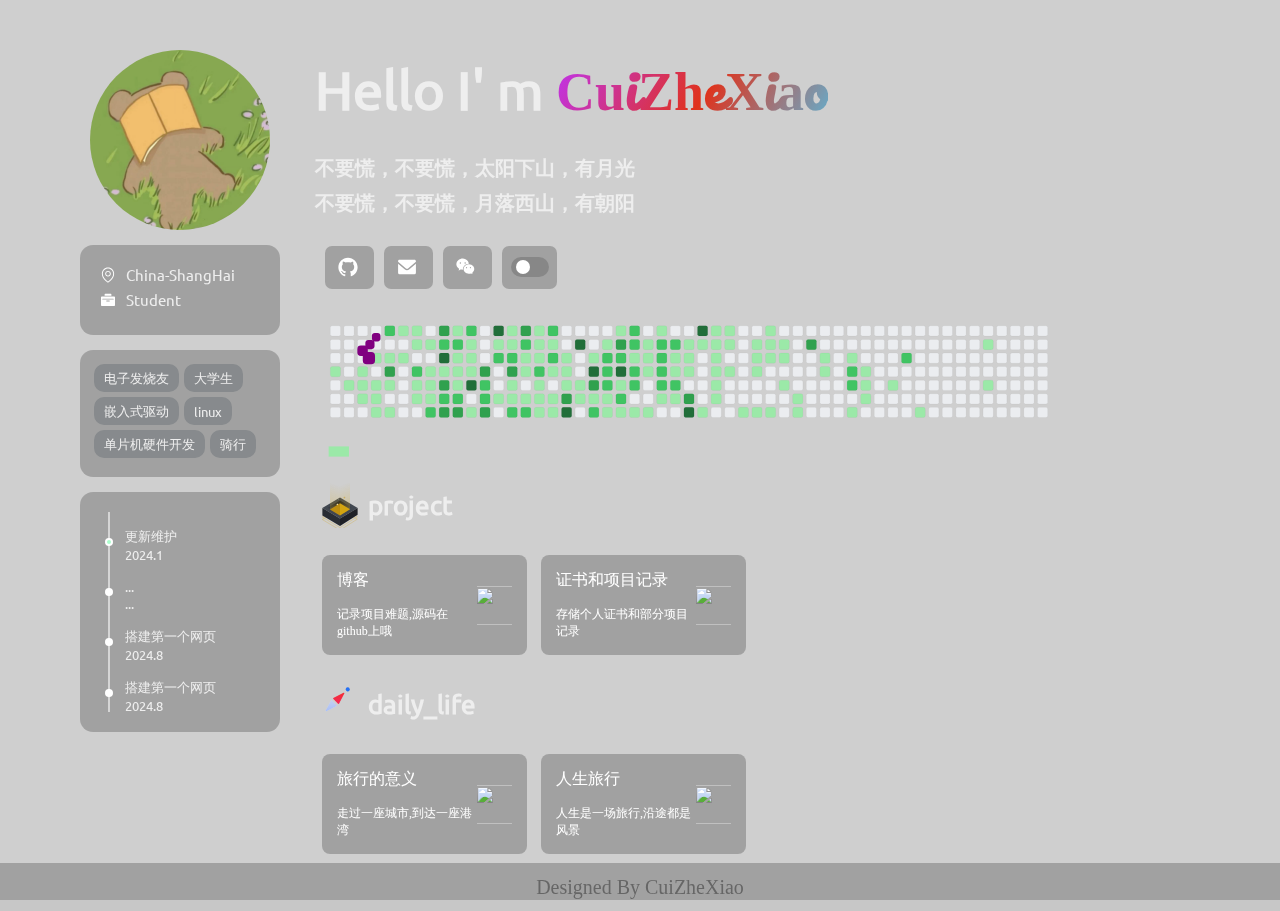
==== index.html @ 77afe2cb "提交修改" ====
<!DOCTYPE html>
<html class="cuizhexiao.com">
<head class = "cuizhexiao.com">

	<meta charset="utf-8">
	<meta http-equiv="X-UA-Compatible" content="IE=edge">
	<title>
		CZX's Home </title>
	<link rel="icon" href="./static/img/logo.ico">
	<meta name="description" content="生活不止眼前的苟且,还有诗和远方^_^">
	<meta name="keywords" content="cuizhexiao,czx,崔喆箫,崔喆箫主页,崔喆箫个人网站,CZX">
	<meta name="viewport" content="width=device-width, initial-scale=1.0, maximum-scale=1.0, user-scalable=no">
	<link rel="stylesheet" href="./static/css/style.css">
	<link rel="stylesheet" href="./static/css/root.css">

</head>



<body>
	<div id="loading">
		<div id="loading-center">
		</div>
	</div>
	<div class="filter"></div>

	<div class="main">
		<div class="left">
			<div class="logo" style="background-image: url(./static/img/logo.jpg);">
			</div>
			<div class="left-div left-des">
				<div class="left-des-item"><svg t="1705773709627" class="icon" viewBox="0 0 1024 1024" version="1.1" xmlns="http://www.w3.org/2000/svg" p-id="1478"><path d="M512 249.976471c-99.388235 0-180.705882 81.317647-180.705882 180.705882s81.317647 180.705882 180.705882 180.705882 180.705882-81.317647 180.705882-180.705882-81.317647-180.705882-180.705882-180.705882z m0 301.17647c-66.258824 0-120.470588-54.211765-120.470588-120.470588s54.211765-120.470588 120.470588-120.470588 120.470588 54.211765 120.470588 120.470588-54.211765 120.470588-120.470588 120.470588z" p-id="1479"></path><path d="M512 39.152941c-216.847059 0-391.529412 174.682353-391.529412 391.529412 0 349.364706 391.529412 572.235294 391.529412 572.235294s391.529412-222.870588 391.529412-572.235294c0-216.847059-174.682353-391.529412-391.529412-391.529412z m0 891.482353C424.658824 873.411765 180.705882 686.682353 180.705882 430.682353c0-183.717647 147.576471-331.294118 331.294118-331.294118s331.294118 147.576471 331.294118 331.294118c0 256-243.952941 442.729412-331.294118 499.952941z" p-id="1480"></path></svg>China-ShangHai
				</div>
				<div class="left-des-item"><svg t="1705773906032" class="icon" viewBox="0 0 1024 1024" version="1.1" xmlns="http://www.w3.org/2000/svg" p-id="2474"><path d="M729.6 234.666667H294.4V157.866667a51.2 51.2 0 0 1 51.2-51.2h332.8a51.2 51.2 0 0 1 51.2 51.2v76.8z m179.2 51.2a51.2 51.2 0 0 1 51.2 51.2v512a51.2 51.2 0 0 1-51.2 51.2H115.2a51.2 51.2 0 0 1-51.2-51.2v-512a51.2 51.2 0 0 1 51.2-51.2h793.557333z m-768 172.032c0 16.384 13.312 29.696 29.696 29.696h683.008a29.696 29.696 0 1 0 0-59.392H170.410667a29.696 29.696 0 0 0-29.696 29.696z m252.416 118.784c0 16.384 13.312 29.696 29.696 29.696h178.176a29.696 29.696 0 1 0 0-59.392H422.912a29.738667 29.738667 0 0 0-29.696 29.696z" p-id="2475"></path></svg>Student</div>
			</div>
			<div class="left-div left-tag">
				<div class="left-tag-item">电子发烧友
				</div>
				<div class="left-tag-item">大学生
				</div>
				<div class="left-tag-item">嵌入式驱动
				</div>
				<div class="left-tag-item">linux
				</div>
				<div class="left-tag-item">单片机硬件开发
				</div>
				<div class="left-tag-item">骑行</div>
			</div>
			<div class="left-div">
				<ul id="line">
					<li>
						<div class="focus"></div>
						<div>更新维护
						</div>
						<div>2024.1</div>
					</li>
					<li>
						<div class="focus"></div>
						<div>...
						</div>
						<div>...</div>
					</li>
					<li>
						<div class="focus"></div>
						<div>搭建第一个网页
						<div>2024.8</div>
					</li>
					<li>
						<div class="focus"></div>
						<div>搭建第一个网页
						<div>2024.8</div>
					</li>
				</ul>
			</div>
		</div>

		<div class="right">
			<header>
				<div class="index-logo" style="background-image: url(./static/img/logo.jpg);">
				</div>
				<div class="welcome">
					Hello I' m <span class="gradientText">
						CuiZheXiao </span>
				</div>
				<div class="description"> 
					<span class="RedText">不要慌，不要慌，太阳下山，有月光</span>
				</div>
				<div class="description"> 
				<span class="RedText">不要慌，不要慌，月落西山，有朝阳</span>
				</div>
				<div class="iconContainer">
					<a class="iconItem" onclick="" href="https://github.com/TonyDDcui">
						<svg t="1704870335945" class="icon" viewBox="0 0 1024 1024" version="1.1" xmlns="http://www.w3.org/2000/svg" p-id="2487">
                            <path d="M511.6 76.3C264.3 76.2 64 276.4 64 523.5 64 718.9 189.3 885 363.8 946c23.5 5.9 19.9-10.8 19.9-22.2v-77.5c-135.7 15.9-141.2-73.9-150.3-88.9C215 726 171.5 718 184.5 703c30.9-15.9 62.4 4 98.9 57.9 26.4 39.1 77.9 32.5 104 26 5.7-23.5 17.9-44.5 34.7-60.8-140.6-25.2-199.2-111-199.2-213 0-49.5 16.3-95 48.3-131.7-20.4-60.5 1.9-112.3 4.9-120 58.1-5.2 118.5 41.6 123.2 45.3 33-8.9 70.7-13.6 112.9-13.6 42.4 0 80.2 4.9 113.5 13.9 11.3-8.6 67.3-48.8 121.3-43.9 2.9 7.7 24.7 58.3 5.5 118 32.4 36.8 48.9 82.7 48.9 132.3 0 102.2-59 188.1-200 212.9 23.5 23.2 38.1 55.4 38.1 91v112.5c0.8 9 0 17.9 15 17.9 177.1-59.7 304.6-227 304.6-424.1 0-247.2-200.4-447.3-447.5-447.3z"  p-id="2488"></path>
                        </svg>
						<div class="iconTip">Github</div>
					</a><a class="iconItem" onclick="showMail()" href="javascript:void(0)">
						<svg t="1704870588438" class="icon" viewBox="0 0 1024 1024" version="1.1" xmlns="http://www.w3.org/2000/svg" p-id="3174" >
                            <path d="M926.47619 355.644952V780.190476a73.142857 73.142857 0 0 1-73.142857 73.142857H170.666667a73.142857 73.142857 0 0 1-73.142857-73.142857V355.644952l304.103619 257.828572a170.666667 170.666667 0 0 0 220.745142 0L926.47619 355.644952zM853.333333 170.666667a74.044952 74.044952 0 0 1 26.087619 4.778666 72.704 72.704 0 0 1 30.622477 22.186667 73.508571 73.508571 0 0 1 10.678857 17.67619c3.169524 7.509333 5.12 15.652571 5.607619 24.210286L926.47619 243.809524v24.380952L559.469714 581.241905a73.142857 73.142857 0 0 1-91.306666 2.901333l-3.632762-2.925714L97.52381 268.190476v-24.380952a72.899048 72.899048 0 0 1 40.155428-65.292191A72.97219 72.97219 0 0 1 170.666667 170.666667h682.666666z"  p-id="3175"></path>
                        </svg>
						<div class="iconTip">Mail</div>
					</a>
					<a class="iconItem" onclick="pop('./static/img/wechat.jpg')" href="javascript:void(0)">
						<svg t="1704870588438" class="icon"  viewBox="0 0 320 320" version="1.1" xmlns="http://www.w3.org/2000/svg" p-id="3174" >
                            <path d="M200.803 111.88c-24.213 1.265-45.268 8.605-62.362 25.188-17.271 16.754-25.155 37.284-23 62.734-9.464-1.172-18.084-2.462-26.753-3.192-2.994-.252-6.547.106-9.083 1.537-8.418 4.75-16.488 10.113-26.053 16.092 1.755-7.938 2.891-14.889 4.902-21.575 1.479-4.914.794-7.649-3.733-10.849-29.066-20.521-41.318-51.232-32.149-82.85 8.483-29.25 29.315-46.989 57.621-56.236 38.635-12.62 82.054.253 105.547 30.927 8.485 11.08 13.688 23.516 15.063 38.224zm-111.437-9.852c.223-5.783-4.788-10.993-10.74-11.167-6.094-.179-11.106 4.478-11.284 10.483-.18 6.086 4.475 10.963 10.613 11.119 6.085.154 11.186-4.509 11.411-10.435zm58.141-11.171c-5.974.11-11.022 5.198-10.916 11.004.109 6.018 5.061 10.726 11.204 10.652 6.159-.074 10.83-4.832 10.772-10.977-.051-6.032-4.981-10.79-11.06-10.679z"  p-id="1862"></path>
							<path d="M255.201 262.83c-7.667-3.414-14.7-8.536-22.188-9.318-7.459-.779-15.3 3.524-23.104 4.322-23.771 2.432-45.067-4.193-62.627-20.432-33.397-30.89-28.625-78.254 10.014-103.568 34.341-22.498 84.704-14.998 108.916 16.219 21.129 27.24 18.646 63.4-7.148 86.284-7.464 6.623-10.15 12.073-5.361 20.804.884 1.612.985 3.653 1.498 5.689zm-87.274-84.499c4.881.005 8.9-3.815 9.085-8.636.195-5.104-3.91-9.385-9.021-9.406-5.06-.023-9.299 4.318-9.123 9.346.166 4.804 4.213 8.69 9.059 8.696zm56.261-18.022c-4.736-.033-8.76 3.844-8.953 8.629-.205 5.117 3.772 9.319 8.836 9.332 4.898.016 8.768-3.688 8.946-8.562.19-5.129-3.789-9.364-8.829-9.399z"p-id="1862"></path>
                        </svg>
						<div class="iconTip">WeChat</div>
					</a>  <a class="switch" href="javascript:void(0)">
						<div class="onoffswitch">
							<input type="checkbox" name="onoffswitch" class="onoffswitch-checkbox" id="myonoffswitch"
								checked>
							<label class="onoffswitch-label" for="myonoffswitch">
								<span class="onoffswitch-inner"></span>
								<span class="onoffswitch-switch"></span>
							</label>
						</div>
					</a>
				</div>

				<div class="tanChiShe">
					<img id="tanChiShe" src="https://cdn.jsdelivr.net/gh/TonyDDcui/Self_Introduction@latest/static/svg/snake-Light.svg" alt="">
				</div>
			</header>

			<content>
				<div class="title"><svg t="1705257422086" class="icon" viewBox="0 0 180 180" version="1.1" xmlns="http://www.w3.org/2000/svg" p-id="1891" >
                        	<svg xmlns="http://www.w3.org/2000/svg" height="500" width="500">		
								<g style="order: -1;">			
									<polygon transform="rotate(45 100 100)" stroke-width="1" stroke="#d3a410" fill="none" points="70,70 148,50 130,130 50,150" id="bounce">
									</polygon>			
									<polygon transform="rotate(45 100 100)" stroke-width="1" stroke="#d3a410" fill="none" points="70,70 148,50 130,130 50,150" id="bounce2">
									</polygon>			<polygon transform="rotate(45 100 100)" stroke-width="2" stroke="" fill="#414750"				points="70,70 150,50 130,130 50,150"></polygon>			
									<polygon stroke-width="2" stroke="" fill="url(#gradiente)" points="100,70 150,100 100,130 50,100"></polygon>			
									<defs>				
										<linearGradient y2="100%" x2="10%" y1="0%" x1="0%" id="gradiente">					
											<stop style="stop-color: #1e2026;stop-opacity:1" offset="20%"></stop>					
											<stop style="stop-color:#414750;stop-opacity:1" offset="60%"></stop>				
										</linearGradient>			
									</defs>			
									<polygon transform="translate(20, 31)" stroke-width="2" stroke="" fill="#b7870f" points="80,50 80,75 80,99 40,75">			
									</polygon>			
									<polygon transform="translate(20, 31)" stroke-width="2" stroke="" fill="url(#gradiente2)" points="40,-40 80,-40 80,99 40,75">
									</polygon>			
									<defs>				
										<linearGradient y2="100%" x2="0%" y1="-17%" x1="10%" id="gradiente2">					
											<stop style="stop-color: #d3a51000;stop-opacity:1" offset="20%"></stop>					
											<stop style="stop-color:#d3a51054;stop-opacity:1" offset="100%" id="animatedStop"></stop>				
										</linearGradient>			</defs>			<polygon transform="rotate(180 100 100) translate(20, 20)" stroke-width="2" stroke="" fill="#d3a410" points="80,50 80,75 80,99 40,75"></polygon>			
										<polygon transform="rotate(0 100 100) translate(60, 20)" stroke-width="2" stroke="" fill="url(#gradiente3)"	points="40,-40 80,-40 80,85 40,110.2"></polygon>			
										<defs>				
											<linearGradient y2="100%" x2="10%" y1="0%" x1="0%" id="gradiente3">					
												<stop style="stop-color: #d3a51000;stop-opacity:1" offset="20%"></stop>					
												<stop style="stop-color:#d3a51054;stop-opacity:1" offset="100%" id="animatedStop"></stop>				
											</linearGradient>			
										</defs>			
										<polygon transform="rotate(45 100 100) translate(80, 95)" stroke-width="2" stroke="" fill="#ffe4a1"	points="5,0 5,5 0,5 0,0" id="particles"></polygon>			
										<polygon transform="rotate(45 100 100) translate(80, 55)" stroke-width="2" stroke="" fill="#ccb069"	points="6,0 6,6 0,6 0,0" id="particles"></polygon>			
										<polygon transform="rotate(45 100 100) translate(70, 80)" stroke-width="2" stroke="" fill="#fff" points="2,0 2,2 0,2 0,0" id="particles"></polygon>			
										<polygon stroke-width="2" stroke="" fill="#292d34" points="29.5,99.8 100,142 100,172 29.5,130"></polygon>			
										<polygon transform="translate(50, 92)" stroke-width="2" stroke="" fill="#1f2127" points="50,50 120.5,8 120.5,35 50,80"></polygon>		
									</g>	
								</svg>
                    </svg>project </div>
				<div class="projectList">
					<a class="projectItem a" target="_blank" href="https://blog.csdn.net/DDTony03">
						<div class="projectItemLeft">
							<h1>博客</h1>
							<p>记录项目难题,源码在github上哦</p>
						</div>
						<div class="projectItemRight">
							<img src="https://cdn.jsdelivr.net/gh/TonyDDcui/Self_Introduction@latest/static/img/blog.png" alt="">
						</div>
					</a>

					<a class="projectItem a" target="_blank" href="/Project_record/index.html">
						<div class="projectItemLeft">
							<h1>证书和项目记录</h1>
							<p>存储个人证书和部分项目记录</p>
						</div>
						<div class="projectItemRight">
							<img src="https://cdn.jsdelivr.net/gh/TonyDDcui/Self_Introduction@latest/static/img/cert.png" alt="">
						</div>
					</a>
				</div>
				<div class="title"><svg t="1705257422086" class="icon" viewBox="0 0 180 180" version="1.1" xmlns="http://www.w3.org/2000/svg" p-id="1891" >
					<svg class="pl" viewBox="0 0 160 160" width="160px" height="160px" xmlns="http://www.w3.org/2000/svg"> 
						<defs> 
							<linearGradient id="grad" x1="0" y1="0" x2="0" y2="1">
								<stop offset="0%" stop-color="#000"></stop> 
								<stop offset="100%" stop-color="#fff"></stop> 
							</linearGradient> 
							<mask id="mask1">
								<rect x="0" y="0" width="160" height="160" fill="url(#grad)"></rect>
							</mask>
							<mask id="mask2">
								<rect x="28" y="28" width="104" height="104" fill="url(#grad)"></rect>
							</mask>
						</defs>
						<g> 
							<g class="pl__ring-rotate"> 
								<circle class="pl__ring-stroke" cx="80" cy="80" r="72" fill="none" stroke="hsl(223,90%,55%)" stroke-width="16" stroke-dasharray="452.39 452.39" stroke-dashoffset="452" stroke-linecap="round" transform="rotate(-45,80,80)"></circle>
							</g>
						</g>
					<g mask="url(#mask1)">
						<g class="pl__ring-rotate">
							<circle class="pl__ring-stroke" cx="80" cy="80" r="72" fill="none" stroke="hsl(193,90%,55%)" stroke-width="16" stroke-dasharray="452.39 452.39" stroke-dashoffset="452" stroke-linecap="round" transform="rotate(-45,80,80)"></circle> 
						</g> 
					</g>
					<g>
						<g stroke-width="4" stroke-dasharray="12 12" stroke-dashoffset="12" stroke-linecap="round" transform="translate(80,80)"> <polyline class="pl__tick" stroke="hsl(223,10%,90%)" points="0,2 0,14" transform="rotate(-135,0,0) translate(0,40)"></polyline> <polyline class="pl__tick" stroke="hsl(223,10%,90%)" points="0,2 0,14" transform="rotate(-90,0,0) translate(0,40)"></polyline> 
							<polyline class="pl__tick" stroke="hsl(223,10%,90%)" points="0,2 0,14" transform="rotate(-45,0,0) translate(0,40)"></polyline> 
							<polyline class="pl__tick" stroke="hsl(223,10%,90%)" points="0,2 0,14" transform="rotate(0,0,0) translate(0,40)"></polyline> 
							<polyline class="pl__tick" stroke="hsl(223,10%,90%)" points="0,2 0,14" transform="rotate(45,0,0) translate(0,40)"></polyline>
							<polyline class="pl__tick" stroke="hsl(223,10%,90%)" points="0,2 0,14" transform="rotate(90,0,0) translate(0,40)"></polyline> 
							<polyline class="pl__tick" stroke="hsl(223,10%,90%)" points="0,2 0,14" transform="rotate(135,0,0) translate(0,40)"></polyline> 
							<polyline class="pl__tick" stroke="hsl(223,10%,90%)" points="0,2 0,14" transform="rotate(180,0,0) translate(0,40)"></polyline> 
						</g>
					</g>
					<g mask="url(#mask1)">
						<g stroke-width="4" stroke-dasharray="12 12" stroke-dashoffset="12" stroke-linecap="round" transform="translate(80,80)">
							<polyline class="pl__tick" stroke="hsl(223,90%,80%)" points="0,2 0,14" transform="rotate(-135,0,0) translate(0,40)"></polyline> 
							<polyline class="pl__tick" stroke="hsl(223,90%,80%)" points="0,2 0,14" transform="rotate(-90,0,0) translate(0,40)"></polyline> 
							<polyline class="pl__tick" stroke="hsl(223,90%,80%)" points="0,2 0,14" transform="rotate(-45,0,0) translate(0,40)"></polyline> 
							<polyline class="pl__tick" stroke="hsl(223,90%,80%)" points="0,2 0,14" transform="rotate(0,0,0) translate(0,40)"></polyline> 
							<polyline class="pl__tick" stroke="hsl(223,90%,80%)" points="0,2 0,14" transform="rotate(45,0,0) translate(0,40)"></polyline> 
							<polyline class="pl__tick" stroke="hsl(223,90%,80%)" points="0,2 0,14" transform="rotate(90,0,0) translate(0,40)"></polyline> 
							<polyline class="pl__tick" stroke="hsl(223,90%,80%)" points="0,2 0,14" transform="rotate(135,0,0) translate(0,40)"></polyline> 
							<polyline class="pl__tick" stroke="hsl(223,90%,80%)" points="0,2 0,14" transform="rotate(180,0,0) translate(0,40)"></polyline> 
						</g> 
					</g>
						
					<g> 
						<g transform="translate(64,28)"> 
							<g class="pl__arrows" transform="rotate(45,16,52)"> 
								<path fill="hsl(3,90%,55%)" d="M17.998,1.506l13.892,43.594c.455,1.426-.56,2.899-1.998,2.899H2.108c-1.437,0-2.452-1.473-1.998-2.899L14.002,1.506c.64-2.008,3.356-2.008,3.996,0Z"> </path> 
								<path fill="hsl(223,10%,90%)" d="M14.009,102.499L.109,58.889c-.453-1.421,.559-2.889,1.991-2.889H29.899c1.433,0,2.444,1.468,1.991,2.889l-13.899,43.61c-.638,2.001-3.345,2.001-3.983,0Z"> </path>
							</g>
						</g>
					</g> 
					<g mask="url(#mask2)">
						<g transform="translate(64,28)"> 
							<g class="pl__arrows" transform="rotate(45,16,52)"> 
								<path fill="hsl(333,90%,55%)" d="M17.998,1.506l13.892,43.594c.455,1.426-.56,2.899-1.998,2.899H2.108c-1.437,0-2.452-1.473-1.998-2.899L14.002,1.506c.64-2.008,3.356-2.008,3.996,0Z"> </path>
								<path fill="hsl(223,90%,80%)" d="M14.009,102.499L.109,58.889c-.453-1.421,.559-2.889,1.991-2.889H29.899c1.433,0,2.444,1.468,1.991,2.889l-13.899,43.61c-.638,2.001-3.345,2.001-3.983,0Z"> </path>
							</g>
						</g> 
					</g> 
				</svg>
                    </svg>daily_life </div>
				<div class="projectList">
					<a class="projectItem b" target="_blank"  href="./Journey_of_Life/index.html">
						<div class="projectItemLeft">
							<h1>旅行的意义</h1>
							<p>走过一座城市,到达一座港湾</p>
						</div>
						<div class="projectItemRight">
							<img src="https://cdn.jsdelivr.net/gh/TonyDDcui/Self_Introduction@latest/static/img/life.jpg" alt="">
						</div>

					</a><a class="projectItem b"  target="_blank"  href="./Journey_of_Life/index.html">
						<div class="projectItemLeft">
							<h1>人生旅行</h1>
							<p>人生是一场旅行,沿途都是风景</p>
						</div>
						<div class="projectItemRight">
							<img src="https://cdn.jsdelivr.net/gh/TonyDDcui/Self_Introduction@latest/static/img/travel.jpg" alt="">
						</div>
					</a>
				</div>
			</content>
		</div>
	</div>
	
	<footer>
		<p class = "designed-type" >Designed By CuiZheXiao</p>
	</footer>

	<div class="tc">
		<div onclick="" class="tc-main">
			<img class="tc-img" src="" alt="" srcset="">
		</div>
	</div>

</body>

<script src="/static/js/script.js"> </script>

</html>
---- static/css/style.css ----
@font-face {
    font-family: "a";
    /*中文字体*/
    src: url();
    font-display: swap;
}


@font-face {
    font-family: "b";

    src: url(../fonts/Ubuntu-Regular.ttf);
    font-display: swap;
}

@font-face {
    font-family: "title";
    /*英文字体*/
    src: url(../fonts/Pacifico-Regular.ttf);
    font-display: swap;
}

* {
    margin: 0;
    padding: 0;
    box-sizing: border-box;
    user-select: none;
    transition: background-color 0.2s ease;
}

a:hover,
a:link,
a:visited,
a:active,
a:focus {
    text-decoration: none;
    outline: none;
    border: none;
    color: inherit;
    -webkit-tap-highlight-color: rgba(0, 0, 0, 0);
}


/* 设置滚动条样弄1�71ￄ1�77 */
::-webkit-scrollbar {
    width: 0px;
}

::-webkit-scrollbar-thumb {
    background-color: var(--main_text_color, #000000);
    border-radius: 8px;
    height: 20%;
}

::-webkit-scrollbar-track {
    background-color: var(--main_bg_color, linear-gradient(50deg, #a2d0ff, #ffffff));
}



html[data-theme="Dark"] {
    
    --main_text_color: #fff;
    --gradient:linear-gradient(120deg, rgb(246, 5, 5), #ff5733 20%, #ffcc33 40%,  #f76cc6 60%,#ff0080 80%);
    --purple_text_color: #747bff;
    --red_text_color: #ff5733;
    --text_bg_color: rgb(26, 4, 48);
    --item_bg_color: rgb(19, 20, 24);
    --item_hover_color: rgb(19, 23, 27);
    --item_left_title_color: rgb(255, 255, 255);
    --item_left_text_color: rgb(142, 142, 142);
    --footer_text_color: #646464;
    --left_tag_item: linear-gradient(50deg, #1f2327, #000000);
    --card_filter: 0px;
    --back_filter: 0px;
    --back_filter_color: #000000;
    --fill:#ffffff;
}






body {
    height: 100%;
    min-height: 100vh;
    width: 100%;
    position: relative;
    font-family: "b",  "a", sans-serif;
    background: var(--main_bg_color);
    background-repeat: no-repeat;
    background-size: cover;
    background-position: center;
    background-attachment: fixed;
    transition: color 0.1s ease;
    color: var(--main_text_color);

}

#loading {
    background: radial-gradient(white, #d8eaff);
    background-size: 100%;
    background-position: center;

    height: 100%;
    width: 100%;
    position: fixed;
    z-index: 999999;
    margin-top: 0px;
    top: 0px;
    pointer-events: none;
    opacity: 1;
    display: flex;
    justify-content: center;
    align-items: center;
}



#loading-center {
    height: 150px;
    width: 150px;
    position: relative;
    border-radius: 50%;
    background: #472eff;

    animation: zoom 1s linear infinite;
}

@keyframes zoom {
    0% {
        transform: scale(0);
        opacity: 1;
    }

    50% {
        opacity: 0.5;
    }

    100% {
        transform: scale(1);
        opacity: 0;
    }
}

.filter {
    position: fixed;
    width: 100%;
    height: 100%;
    background: var(--back_filter_color);
    backdrop-filter:  blur(var(--back_filter));
    -webkit-backdrop-filter: blur(var(--back_filter));
    z-index: -99999999;
}

.main {
    width: 100%;
    margin: 0 auto;
    transition: transform 0.5s ease;
    max-width: 1150px;
    position: relative;
    display: flex;
    flex-direction: row;
}


.left {
    overflow-y: scroll;
    width: 230px;
    height: 100vh;
    display: flex;
    padding: 0 15px;
    position: sticky;
    top: 0;
    left: 0;
    align-items: center;
    flex-direction: column;
}


.left::-webkit-scrollbar {
    display: none;
}


.logo {
    flex-shrink: 0;
    width: 90%;
    position: relative;
    aspect-ratio: 1/1;
    margin-top: 50px;
    background-size: cover;
    border-radius: 50%;
}



.left-div {
    flex-shrink: 0;
    width: 100%;
    border-radius: 13px;
    margin-top: 15px;
    padding: 20px;
    backdrop-filter: blur(var(--card_filter));
    -webkit-backdrop-filter: blur(var(--card_filter));
    background: var(--item_bg_color);
}

.left-des {
    display: flex;
    flex-direction: column;
    justify-content: center;
}

.left-des-item {
    display: flex;
    align-items: center;
    line-height: 20px;
    font-size: 15px;
    margin-bottom: 5px;
    overflow: hidden;
}

.left-des-item i,.left-des-item svg{
    width: 16px;
    height: 16px;
    fill:var(--fill);
   font-size: 18px;
    margin-right: 10px;
}
.left-tag {
    display: flex;
    flex-direction: row;
    flex-wrap: wrap;
    padding: 14px;
}

.left-tag-item {
    display: flex;
    justify-content: center;
    align-items: center;
    height: 28px;
    margin: 0px 5px 5px 0;
    padding: 10px;
    font-size: 13px;
    border-radius: 10px;
    background: var(--left_tag_item);
}

#line {
    width: 100%;
    height: 200px;
    font-size: 13px;
    padding-left: 8px;
    scroll-snap-type: y mandatory;
    overflow-y: scroll;
}

#line li {
    list-style: none;
    position: relative;
    padding: 15px 0px 0px 15px;
    border-left: 2px solid #d5d5d5;
    border-radius: 0;
    scroll-snap-align: end;
    color: var(--main_text_color);
}

.focus {
    width: 8px;
    height: 8px;
    border-radius: 22px;
    background-color: rgb(255 255 255);
    border: 2px solid #fff;
    position: absolute;
    left: -5px;
    top: 50%;
}

#line li:first-child .focus:first-child {
    background-color: #aaffcd;
    animation: focus 1.8s ease infinite;
}

#line::-webkit-scrollbar {
    display: none;
}



.right {
    width: calc(100% - 230px);
    display: flex;
    padding: 20px;
  position: relative;
    padding-bottom: 50px;
    flex-direction: column;
}

.welcome {
    font-size: 54px;
    font-weight: 800;
    margin: 20px 0;
}

.life-welcome {
    font-size: 48px;
    font-weight: 800;
    margin: 20px 0;
}


.index-logo {
    flex-shrink: 0;
    width: 40%;
    margin-top: 30px;
    position: relative;
    max-width: 200px;
    aspect-ratio: 1/1;
    background-size: cover;
    border-radius: 50%;
    border: 0.5px solid #ffffff;
}
.description {

    font-size: 20px;
    margin-top: 7px;
}



.gradientText {
    -webkit-background-clip: text;
    -webkit-text-fill-color: transparent;
    background-size: 200%;
    background-position: 0%;
    font-family: "title";
    animation: backgroundSizeAnimation 5s ease-in-out infinite;
      background-image:  var(--gradient);
}

@keyframes backgroundSizeAnimation {
    0% {
        background-position: 0%;
    }

    10% {
        background-position: 20%;
    }

    20% {
        background-position: 40%;
    }

    30% {
        background-position: 60%;
    }

    40% {
        background-position: 80%;
    }

    50% {
        background-position: 100%;
    }

    60% {
        background-position: 120%;
    }

    70% {
        background-position: 140%;
    }

    80% {
        background-position: 160%;
    }

    90% {
        background-position: 180%;
    }   

    100% {
        background-position: 200%;
    }

}

.container {		background-color: #414141;	}
@keyframes bounce {
    0%,		100% {			translate: 0px 36px;		}
    50% {			translate: 0px 46px;		}	}
@keyframes bounce2 {
    0%,		100% {			translate: 0px 46px;		}
    50% {			translate: 0px 56px;		}	}
@keyframes umbral {		0% {			stop-color: #d3a5102e;		}
    50% {			stop-color: rgba(211, 165, 16, 0.519);		}
    100% {			stop-color: #d3a5102e;		}	}
@keyframes partciles {
    0%,		100% {			translate: 0px 26px;		}
    50% {			translate: 0px 6px;		}	}
#particles {		animation: partciles 4s ease-in-out infinite;	}
#animatedStop {		animation: umbral 4s infinite;	}
#bounce {		animation: bounce 4s ease-in-out infinite;		translate: 0px 36px;	}
#bounce2 {		animation: bounce2 4s ease-in-out infinite;		translate: 0px 46px;		animation-delay: 0.5s;	}

.purpleText {
    color: var(--purple_text_color);
    font-weight: 800;
}

.RedText {
    color: var(--red_text_color);
    font-weight: 800;
}


.textBackground {
    font-weight: 800;
    background: var(--text_bg_color);
    border-radius: 5px;
    font-size: 17px;
    margin: 0 3px;
    padding: 2px 4px;
}

.iconContainer {
    width: 100%;
    height: 60px;
    display: flex;
    align-items: center;
    overflow-x: scroll;
    margin-top: 20px;

}

.iconContainer::-webkit-scrollbar {
    display: none;
}



.iconItem {
    width: 49px;
    height: 43px;
    box-sizing: border-box;
    border-radius: 7px;
    display: flex;
    margin-left: 10px;

    backdrop-filter: blur(var(--card_filter));
    -webkit-backdrop-filter: blur(var(--card_filter));
    background: var(--item_bg_color);
    align-items: center;
    justify-content: center;
    transition: width 0.3s ease, opacity 0.3s ease, transform 0.3s ease;
    flex-shrink: 0;
}
.iconItem i,.iconItem svg{
    width: 22px;
    height: 22px;
    fill:var(--fill);
    font-size: 22px;
     margin-right: 3px;
}
.switch {
    width: 55px;
    height: 43px;
    box-sizing: border-box;
    border-radius: 7px;
    display: flex;
    margin-left: 10px;
    backdrop-filter: blur(var(--card_filter));-webkit-backdrop-filter: blur(var(--card_filter));
    background: var(--item_bg_color);

    align-items: center;
    justify-content: center;
    transition: width 1s ease, opacity 1s ease, transform 1s ease;
    flex-shrink: 0;
}

.iconTip {
    white-space: nowrap;
    display: none;
}

.iconItem:hover {
    width: 95px;
    transform: translateY(-2px);
    background: var(--item_hover_color);
}


.iconItem:hover .iconTip {
    display: block;
}

.switch:hover {
    width: 55px;
    /* transform: translateY(-2px); */
    background: var(--item_hover_color);
}

.tanChiShe {
    width: 85%;
}

.wechat-pos{
    display: flex;
    justify-content: center;
    align-items: center;
    width: 100%;
    height: 100%;
    flex-direction: row;
}

.wechat-show{
    width: 45%;
    height: 45%;
    position: relative;
}

.pl { 
    display: block; 
    width: 9.375em; 
    height: 9.375em;
}
.pl { 
    display: block; 
    width: 9.375em; 
    height: 9.375em;
}

.pl__arrows,
.pl__ring-rotate,
.pl__ring-stroke,
.pl__tick 
{ 
    animation-duration: 2s; 
    animation-timing-function: linear; 
    animation-iteration-count: infinite;
}

.pl__arrows { 
    animation-name: arrows42; 
    transform: rotate(45deg); 
    transform-origin: 16px 52px;
}

.pl__ring-rotate,.pl__ring-stroke { 
    transform-origin: 80px 80px;
}
.pl__ring-rotate 
{ 
    animation-name: ringRotate42;
}

.pl__ring-stroke 
{ 
    animation-name: ringStroke42; 
    transform: rotate(-45deg);
}

.pl__tick {
     animation-name: tick42;
    }

.pl__tick:nth-child(2) 
{ 
    animation-delay: -1.75s;
}
.pl__tick:nth-child(3) 
{ 
    animation-delay: -1.5s;
}

.pl__tick:nth-child(4) 
{ 
    animation-delay: -1.25s;
}

.pl__tick:nth-child(5) 
{ 
    animation-delay: -1s;
}

.pl__tick:nth-child(6) 
{ 
    animation-delay: -0.75s;
}

.pl__tick:nth-child(7) 
{ 
    animation-delay: -0.5s;
}

.pl__tick:nth-child(8) 
{ 
    animation-delay: -0.25s;
}

@keyframes arrows42 
{ 
    from { 
        transform: rotate(45deg); 
    }
 
    to { 
        transform: rotate(405deg); 
    }
}

@keyframes ringRotate42 
{ 
    from 
    { 
        transform: rotate(0); 
    }
 
    to { 
        transform: rotate(720deg); 
    }
}

@keyframes ringStroke42 
{ 
    from,	
    to 
    { stroke-dashoffset: 452; 
        transform: rotate(-45deg); 
    }
 
    50% 
    { 
        stroke-dashoffset: 169.5; 
        transform: rotate(-180deg); 
    }
}

@keyframes tick42 
{ 
    from,3%,47%,	
    to 
    { 
        stroke-dashoffset: -12; 
    }
 
    14%,36% 
    {
        stroke-dashoffset: 0; 
    }
}

.tanChiShe img {
    width: 100%;
    height: 100%;
    object-fit: cover;
}

.title {
    display: flex;
    align-items: center;
    font-size: 26px;
    font-weight: 800;
    margin: 20px 0;
    transition: transform 0.4s ease;
}
.title i ,.title svg{
    margin-right: 8px;
    height: 45px;
    width: 45px;
   fill:var(--fill);
}
.title:hover {
    transform: translateY(-5px);
}

.projectList {
    display: flex;
    flex-wrap: wrap;
}

.projectItem {
    margin: 7px;
    display: flex;
    background-color: var(--item_bg_color);
    border-radius: 8px;
    padding: 15px;
    height: 95px;
    width: calc(25% - 15px);
    backdrop-filter: blur(var(--card_filter));-webkit-backdrop-filter: blur(var(--card_filter));
    -webkit-backdrop-filter: blur(var(--card_filter));-webkit-backdrop-filter: blur(var(--card_filter));
    transition: opacity 0.3s ease, background-color 0.3s ease, border 0.3s ease, transform 0.2s ease;


}

.projectItem {
    display: flex;
    background-color: var(--item_bg_color);
    border-radius: 8px;
    padding: 15px;
    height: 100px;
    width: calc(25% - 15px);
    backdrop-filter: blur(var(--card_filter));-webkit-backdrop-filter: blur(var(--card_filter));
    transition: opacity 0.5s ease, background-color 0.2s ease, border 0.2s ease, transform 0.3s ease;

}


.projectItem:hover {
    box-shadow: 0 8px 16px -4px #2c2d300c;
    transform: translateY(-2px);

}

.projectItem.pressed {
    transform: scale(0.9);
    /* 缩小到原来的0.9倄1�71ￄ1�77 */
    background-color: var(--item_hover_color);
}

.projectItem:hover .projectItemLeft {
    width: 100%;
}

.projectItem:hover .projectItemRight {
    width: 0%;
}

.projectItem:hover .projectItemRight img {
    transform: rotate(40deg);
}

.projectItem:hover h1 {
    font-size: 18px;
}

.projectItemLeft p {
    font-size: 12px;
    margin-top: 15px;
    color: var(--item_left_text_color);
}


.projectItemLeft h1 {
    font-weight: normal;
    font-size: 16px;
    margin: 0px;

    transition: font-size 0.4s ease;
    color: var(--item_left_title_color);
}

.projectItemLeft {
    transition: width 0.4s ease;
    height: 100%;
    width: 80%;
}


.projectItemRight {
    overflow: hidden;
    transition: width 0.4s ease;
    display: flex;
    justify-content: center;
    align-items: center;
    width: 20%;
    height: 100%;
}

.projectItemRight img {

    height: 39px;
    width: 39px;

}

.skill {
    padding: 25px;
    width: 100%;
}

.skill img {
    width: 100%;
    height: 100%;
    object-fit: cover;
}

.skill #skillWap {
    display: none;
}

footer {
    position: absolute;
    padding: 10px;
    text-align: center;
    width: 100%;
    backdrop-filter: blur(var(--card_filter));
    -webkit-backdrop-filter: blur(var(--card_filter));
    background: var(--item_bg_color);
    color: var(--footer_text_color);
    font-size: 13px;
    bottom: 0;
}

@media (min-width: 800px) {

    .index-logo {
        display: none;
    }
}

@media (max-width: 1150px) {
    .a {
        width: calc(50% - 20px);
    }
.projectItem{
    margin: 10px;
}
    .b {

        width: calc(50% - 20px);


    }
}

@media (max-width: 800px) {
    .left {
        display: none;
    }

    .a .projectItemRight {
        display: none;

    }

    .a .projectItemRight img {
        display: none;

    }

    .a .projectItemLeft {
        width: 100%;
    }

    .a {

        width: calc(50% - 18px);
  margin: 9px;

    }

    .b {
        height: 110px;
        margin: 8px 15px;
        width: calc(100% - 30px);
    }



    .right {
        width: 100%;
    }

    .tanChiShe {
        width: 100%;
    }

    .description {
        font-size: 4vw;
    }

    .welcome {
        font-size: 10vw;
        margin: 2vw 0;

    }
    .iconContainer {
  
     margin-top: 4vw;

}
.projectItem{
    padding: 10px;
}
    .projectItemLeft p {
        font-size: 13px;
    }

    .projectItemLeft h1 {

        font-size: 18px;
    }

    .projectItem:hover h1 {

        font-size: 20px;

    }

    .skill #skillWap {
        display: block;
    }

    .skill #skillPc {
        display: none;
    }
}





.tc {
    position: fixed;
    display: flex;
    visibility: hidden;
    width: 100vw;
    height: 100vh;
    backdrop-filter: blur(10px);
    -webkit-backdrop-filter: blur(10px);
    background: rgba(20, 20, 20, 0.5);
    z-index: 99999;
    align-items: center;
    top: 0;
    justify-content: center;
    flex-direction: column;
}

.new_canvas{
    width:100vw;
    height:95vh;
    display: flex;
    align-items: center;
    flex-direction: column;
    overflow-y: scroll;
    flex-shrink: 0;
    scroll-snap-type: y proximity;
    background-color:rgba(255, 255, 255, 0);
}

.tc-main {
    z-index: 100000;
    width: 80%;
    max-width: 300px;
    min-height: 200px;
    background-color: #ffffff;
    border-radius: 15px;

    display: flex;
    transition: transform 0.2s linear;
    align-items: center;
    justify-content: center;
    overflow: auto;
    transform: translateY(30%) scale(0.5);
}

.tc-img {
    width: 100%;
    height: 100%;
}

.tc.active {
    visibility: visible;
}

.tc-main.active {

    transform: translateY(0) scale(1);

}

.designed-type{
    font-size: 20px; 
    color: #666; 
}






.onoffswitch {
    position: relative;
    width: 38px;
    height: 20px;
    -webkit-user-select: none;
    -moz-user-select: none;
    -ms-user-select: none;
}

.onoffswitch-checkbox {
    display: none;
}

.onoffswitch-label {
    display: block;
    overflow: hidden;
    cursor: pointer;
    height: 100%;
    border-radius: 50px;
}

.onoffswitch-inner {
    display: flex;
    justify-content: center;
    align-items: center;
    width: 200%;
    height: 100%;
    margin-left: -100%;
    transition: margin 0.2s ease-in 0s;
}

.onoffswitch-inner:before,
.onoffswitch-inner:after {
    display: flex;
    justify-content: center;
    align-items: center;
    float: left;
    width: 50%;
    height: 100%;
    padding: 0;
    font-size: 12px;
    color: white;
    font-family: Trebuchet, Arial, sans-serif;
    font-weight: bold;
    box-sizing: border-box;
}

.onoffswitch-inner:before {
    content: "";
    background-color: rgb(110 110 110 / 50%);
    color: #FFFFFF;
    text-align: left;
}

.onoffswitch-inner:after {
    content: "";
    background-color: #272727;
    color: #FAFAFA;
    text-align: right;
}

.onoffswitch-switch {
    display: block;
    height: 70%;
    aspect-ratio: 1/1;
    background: #FFFFFF;
    position: absolute;
    top: 12.5%;
    bottom: 12.5%;
    right: 5px;

    border-radius: 20px;
    transition: right 0.2s ease-in 0s;
}

.onoffswitch-checkbox:checked+.onoffswitch-label .onoffswitch-inner {
    margin-left: 0;
}

.onoffswitch-checkbox:checked+.onoffswitch-label .onoffswitch-switch {
    right: 50%;
}

.picture-90{
    transform: rotate(90deg);
    width: 100%;
    height: auto;
}



.text-canvas{
    padding: 0;
    height: 100;
    overflow-x: hidden; 
}

.shell {
    width: 100%;
    display: flex;
    flex-direction: column;
}

.life-header {
    display :flex;
    justify-content: center;
    margin: auto;
    width: 50vw;
    height: 20vh;
    overflow: hidden;
    position: relative;
}

.img {
    width: 100%;
    height: 100%;
    position: relative;
    overflow: hidden;
    background-size:cover;
    transform: scale(1);
    transition: transform 0.5s ease;
}

.life-main {
    width: 100%;
    height: 100%;
    display: flex;
    align-items: center;
    flex-direction: column;
    margin-top: 100px;
}

.life-main h2 {
    font-size: 50px;
    margin-bottom: 40px;
}

.life-main span {
    padding: 0 100px;
    font-size: 30px;
}

@import url('https://fonts.googleapis.com/css?family=Lato:700,900');

@font-face {
    font-family: Arno Pro;
    src: url(https://s3-us-west-2.amazonaws.com/s.cdpn.io/4273/ArnoPro-Regular.otf);
    font-style: normal;
}

@font-face {
    font-family: Arno Pro;
    src: url(https://s3-us-west-2.amazonaws.com/s.cdpn.io/4273/ArnoPro-Italic.otf);
    font-style: italic;
} 

p {
    font-family: Arno Pro, serif;
    font-size: 1.4rem;
    line-height: 1.4;
    margin: 0;
}

p.credits {
    font-style: italic;
    text-indent: 0 !important;
    margin: 1rem 0;
}

p a {
    font-weight: bolder;
    color: #000;
    text-decoration: none;
}

@supports (font-variant-caps: small-caps) {
    .multicol:first-of-type p:first-of-type {
        font-variant-caps: small-caps;
    }
}

p:not(:first-of-type) {
    text-indent: 1.4rem;
}

.multicol {
    column-count: 4;
    column-gap: 2rem;
}

.multicol+img {
    margin: 2rem 0;
}

article {
    display:flex;
    flex-direction: column;
    align-items: center;
    width: 80%;
    margin:auto;
    margin-bottom: 4rem;
}

article img {
    width: 100%;
}

article header {
    margin-bottom: 2.5rem;
    padding-bottom: 4rem;
    border-bottom: 1px solid rgba(0, 0, 0, 0.8);
}

article h1 {
    margin-top: 0;
    font-size: 3rem;
}

article h2 {
    break-after: column;
    font-size: 1.5rem;
}

h1,
h2 {
    font-family: Lato, sans-serif;
}

@media all and (max-width: 1600px) {
    .multicol {
        column-count: 3;
    }
}

@media all and (max-width: 1000px) {
    .multicol {
        column-count: 2;
    }
}

@media all and (max-width:800px) {
    article h2 {
        break-after: avoid;
    }

    .multicol {
        column-count: 1;
    }
}

@media all and (max-width:600px) {
    body {
        margin: 0;
    }

    article {
        width: 100%;
    }

    .multicol {
        padding: 0 1rem;
    }

    article header {
        margin-bottom: 2.5rem;
        padding-bottom: 0;
        border-bottom: none;
    }

    h1 {
        margin-bottom: 0;
    }
}
---- static/css/root.css ----
/*
--svgcolor svg图标的颜色
--main-bg-color主页背景
--main-text-color文本颜色
--gradient标题渐变颜色

--purple-text-color描述紫色文本颜色
--text-bg-color描述紫色文本背景颜色
--item-bg-color项目背景颜色
--item-hover-color项目鼠标移入颜色
--item-left-title-color项目标题颜色
--item-left-text-color项目描述颜色
--footer-text-color底部文本颜色
--left-tag-item左侧标签颜色
--card-filter卡片模糊的数值
--back-filter背景模糊的数值
--back-filter-color全局阴影遮罩

*/
/*卡片模糊的数值非常吃性能,背景模糊的数值可以模糊也可以不模糊

0为不模糊,数值越大模糊程度越高

这两个任选其一进行模糊

一个有数字另一个建议为0


内置4套白天主题修改办法



每套主题的结构都为html{
    
}

只有最下面的会生效,也就是将你要设置的主题剪切到最下面
*/








/*非常吃性能,低配手机会卡顿*/
/*卡片模糊背景＋黑色透明卡片+白色svg**/
html {
    --name: 主题1;
    --main_bg_color: url(../img/background.jpg);
    --main_text_color: #eeeeee;
    --gradient: linear-gradient(120deg, #bd34fe, #e0321b 30%, #41d1ff 60%);
    --purple_text_color: #747bff;
    --text_bg_color: #00000040;
    --item_bg_color: #00000038;
    --item_hover_color: #33333338;
    --item_left_title_color: #ffffff;
    --item_left_text_color: #ffffff;
    --footer_text_color: #ffffff;
    --left_tag_item: rgb(27 42 57 / 20%);
    --card_filter: 15px;
    --back_filter: 0px;
    --back_filter_color: #00000030;
     --fill:#ffffff;
}

html {

    /*图片模糊背景＋白色透明卡片+黑色svg*/
    --name: 主题2;
    --main_bg_color: url(../img/background.jpg);
    --main_text_color: #000000;
    --gradient: linear-gradient(120deg, #bd34fe, #e0321b 30%, #41d1ff 60%);
    --purple_text_color: #747bff;
    --text_bg_color: rgb(121 163 231);
    --item_bg_color: rgba(249, 250, 251, 0.42);
    --item_hover_color: rgba(244, 245, 246, 0.8);
    --item_left_title_color: #000000;
    --item_left_text_color: #494949;
    --footer_text_color: #ffffff;
    --left_tag_item: #c7e1fa;
    --card_filter: 0px;
    --back_filter: 20px;
    --back_filter_color: #00000030;
     --fill:#000000;
}

html {
    /*蓝色渐变+黑色svg**/

    --name: 主题3;
    --main_bg_color: linear-gradient(50deg, #a2d1ff, #ffffff);
    --main_text_color: #000000;
    --gradient: linear-gradient(120deg, #bd34fe, #e0321b 30%, #41d1ff 60%);
    --purple_text_color: #747bff;
    --text_bg_color: rgb(196 217 251);
    --item_bg_color: rgba(249, 250, 251, 0.5);
    --item_hover_color: rgba(244, 245, 246, 0.8);
    --item_left_title_color: #000000;
    --item_left_text_color: #494949;
    --footer_text_color: #222222;
    --left_tag_item: linear-gradient(50deg, #a2d1ff, #ffffff);
    --card_filter: 0px;
    --back_filter: 0px;
    --back_filter_color: #00000000;
     --fill:#000000;
}



html {
    /*白色简约+黑色svg**/
    --name: 主题4;
    --main_bg_color: #ffffff;
    --main_text_color: #000000;
    --gradient: linear-gradient(120deg, #bd34fe, #e0321b 30%, #41d1ff 60%);
    --purple_text_color: #747bff;
    --text_bg_color: rgb(240 243 247);
    --item_bg_color: rgb(247 247 247);
    --item_hover_color: rgba(244, 245, 246, 0.5);
    --item_left_title_color: #000000;
    --item_left_text_color: #494949;
    --footer_text_color: #222222;
    --left_tag_item: #ffffff;
    --card_filter: 0px;
    --back_filter: 0px;
    --back_filter_color: #00000000;
     --fill:#000000;
}

html {
    /*图片模糊背景＋黑色透明卡片+白色svg**/
    --name: 主题5;
    --main_bg_color: url(../img/background.jpg);
    --main_text_color: #eeeeee;
    --gradient: linear-gradient(120deg, #bd34fe, #e0321b 30%, #41d1ff 60%);
    --purple_text_color: #747bff;
    --text_bg_color: #00000040;
    --item_bg_color: #00000038;
    --item_hover_color: #33333338;
    --item_left_title_color: #ffffff;
    --item_left_text_color: #ffffff;
    --footer_text_color: #ffffff;
    --left_tag_item: rgb(27 42 57 / 20%);
    --card_filter: 0px;
    --back_filter: 19px;
    --back_filter_color: #00000030;
    --fill:#ffffff;
}

html {
    /*蓝色渐变+黑色svg**/

    --name: 主题3;
    --main_bg_color: linear-gradient(50deg, #a2d1ff, #ffffff);
    --main_text_color: #000000;
    --gradient: linear-gradient(120deg, #bd34fe, #e0321b 30%, #41d1ff 60%);
    --purple_text_color: #747bff;
    --text_bg_color: rgb(196 217 251);
    --item_bg_color: rgba(249, 250, 251, 0.5);
    --item_hover_color: rgba(244, 245, 246, 0.8);
    --item_left_title_color: #000000;
    --item_left_text_color: #494949;
    --footer_text_color: #222222;
    --left_tag_item: linear-gradient(50deg, #a2d1ff, #ffffff);
    --card_filter: 0px;
    --back_filter: 0px;
    --back_filter_color: #00000000;
     --fill:#000000;
}

html {
    /*图片模糊背景＋黑色透明卡片+白色svg**/
    --name: 主题5;
    --main_bg_color: url(https://cdn.jsdelivr.net/gh/TonyDDcui/Self_Introduction@latest/static/img/background.jpg);
    --main_text_color: #eeeeee;
    --gradient: linear-gradient(120deg, #bd34fe, #e0321b 30%, #41d1ff 60%);
    --purple_text_color: #747bff;
    --text_bg_color: #00000040;
    --item_bg_color: #00000038;
    --item_hover_color: #33333338;
    --item_left_title_color: #ffffff;
    --item_left_text_color: #ffffff;
    --footer_text_color: #ffffff;
    --left_tag_item: rgb(27 42 57 / 20%);
    --card_filter: 0px;
    --back_filter: 9px;
    --back_filter_color: #00000030;
    --fill:#ffffff;
}
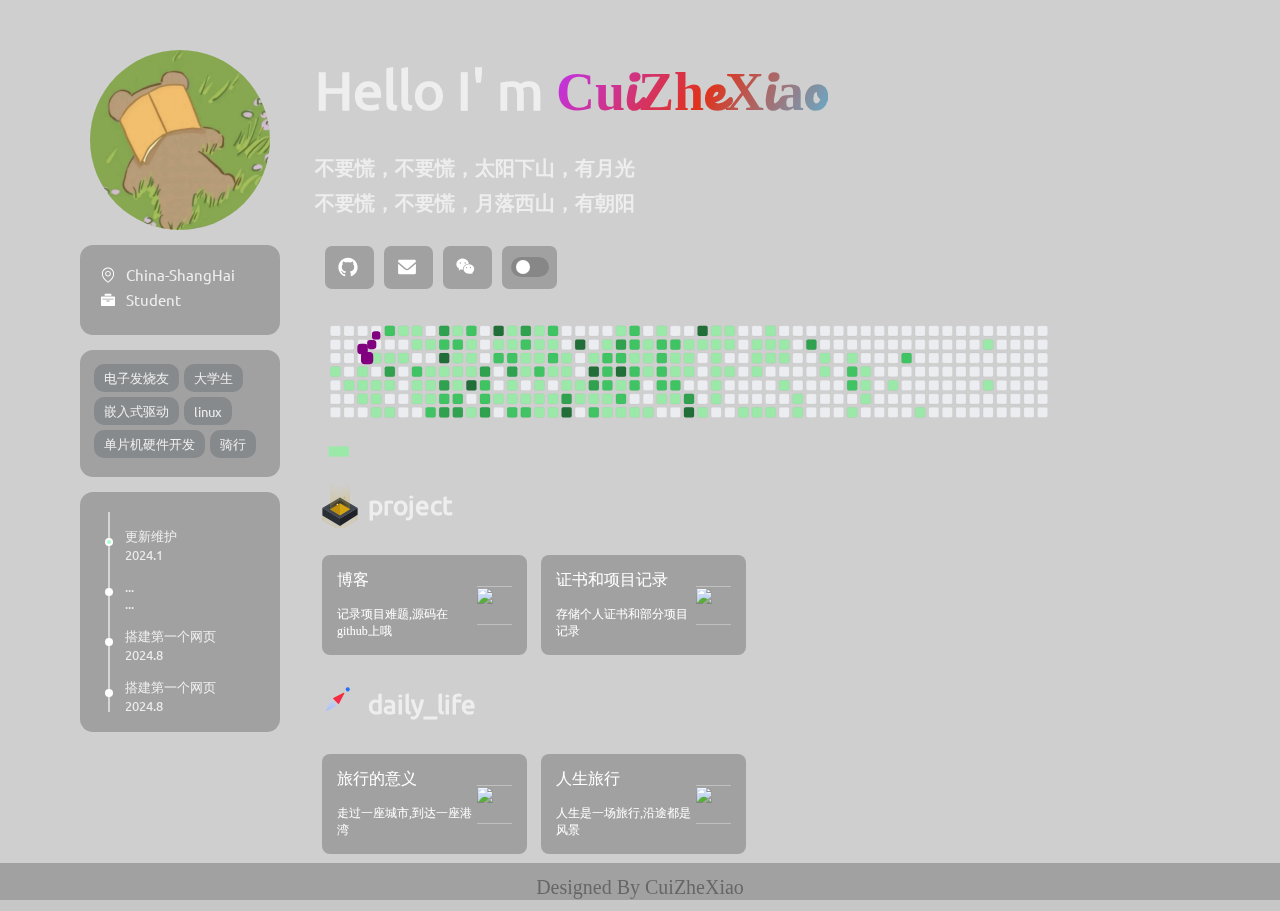
==== commit 724a259a: "最后更新" ====
--- a/index.html
+++ b/index.html
@@ -89,7 +89,7 @@
 				<span class="RedText">不要慌，不要慌，月落西山，有朝阳</span>
 				</div>
 				<div class="iconContainer">
-					<a class="iconItem" onclick="" href="https://github.com/TonyDDcui">
+					<a class="iconItem" onclick="" href="https://github.com/TonyDDcui?tab=repositories">
 						<svg t="1704870335945" class="icon" viewBox="0 0 1024 1024" version="1.1" xmlns="http://www.w3.org/2000/svg" p-id="2487">
                             <path d="M511.6 76.3C264.3 76.2 64 276.4 64 523.5 64 718.9 189.3 885 363.8 946c23.5 5.9 19.9-10.8 19.9-22.2v-77.5c-135.7 15.9-141.2-73.9-150.3-88.9C215 726 171.5 718 184.5 703c30.9-15.9 62.4 4 98.9 57.9 26.4 39.1 77.9 32.5 104 26 5.7-23.5 17.9-44.5 34.7-60.8-140.6-25.2-199.2-111-199.2-213 0-49.5 16.3-95 48.3-131.7-20.4-60.5 1.9-112.3 4.9-120 58.1-5.2 118.5 41.6 123.2 45.3 33-8.9 70.7-13.6 112.9-13.6 42.4 0 80.2 4.9 113.5 13.9 11.3-8.6 67.3-48.8 121.3-43.9 2.9 7.7 24.7 58.3 5.5 118 32.4 36.8 48.9 82.7 48.9 132.3 0 102.2-59 188.1-200 212.9 23.5 23.2 38.1 55.4 38.1 91v112.5c0.8 9 0 17.9 15 17.9 177.1-59.7 304.6-227 304.6-424.1 0-247.2-200.4-447.3-447.5-447.3z"  p-id="2488"></path>
                         </svg>
@@ -271,7 +271,7 @@
 			</content>
 		</div>
 	</div>
-	
+
 	<footer>
 		<p class = "designed-type" >Designed By CuiZheXiao</p>
 	</footer>
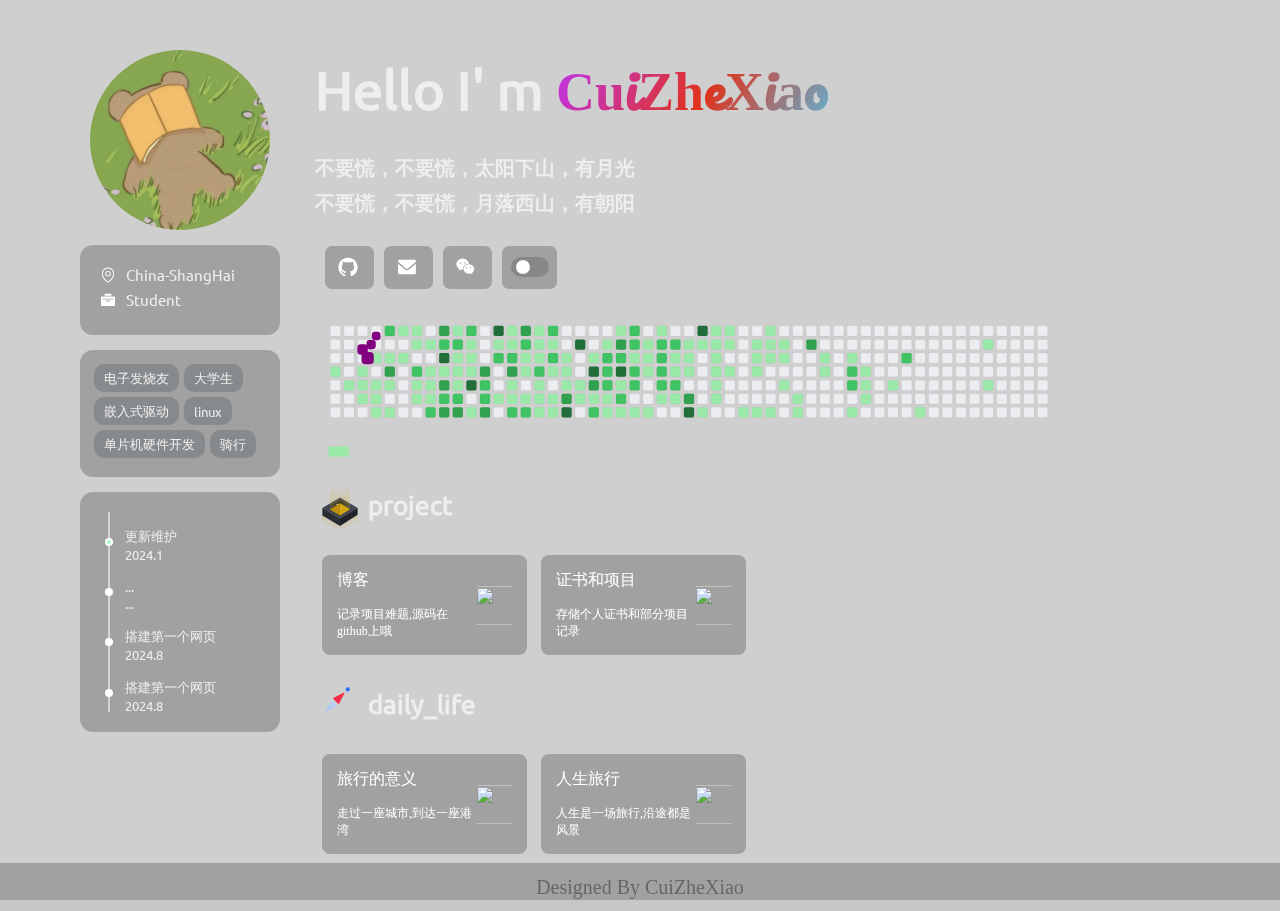
==== commit 2ddc82b8: "项目内容更新" ====
--- a/index.html
+++ b/index.html
@@ -175,7 +175,7 @@
 
 					<a class="projectItem a" target="_blank" href="/Project_record/index.html">
 						<div class="projectItemLeft">
-							<h1>证书和项目记录</h1>
+							<h1>证书和项目</h1>
 							<p>存储个人证书和部分项目记录</p>
 						</div>
 						<div class="projectItemRight">
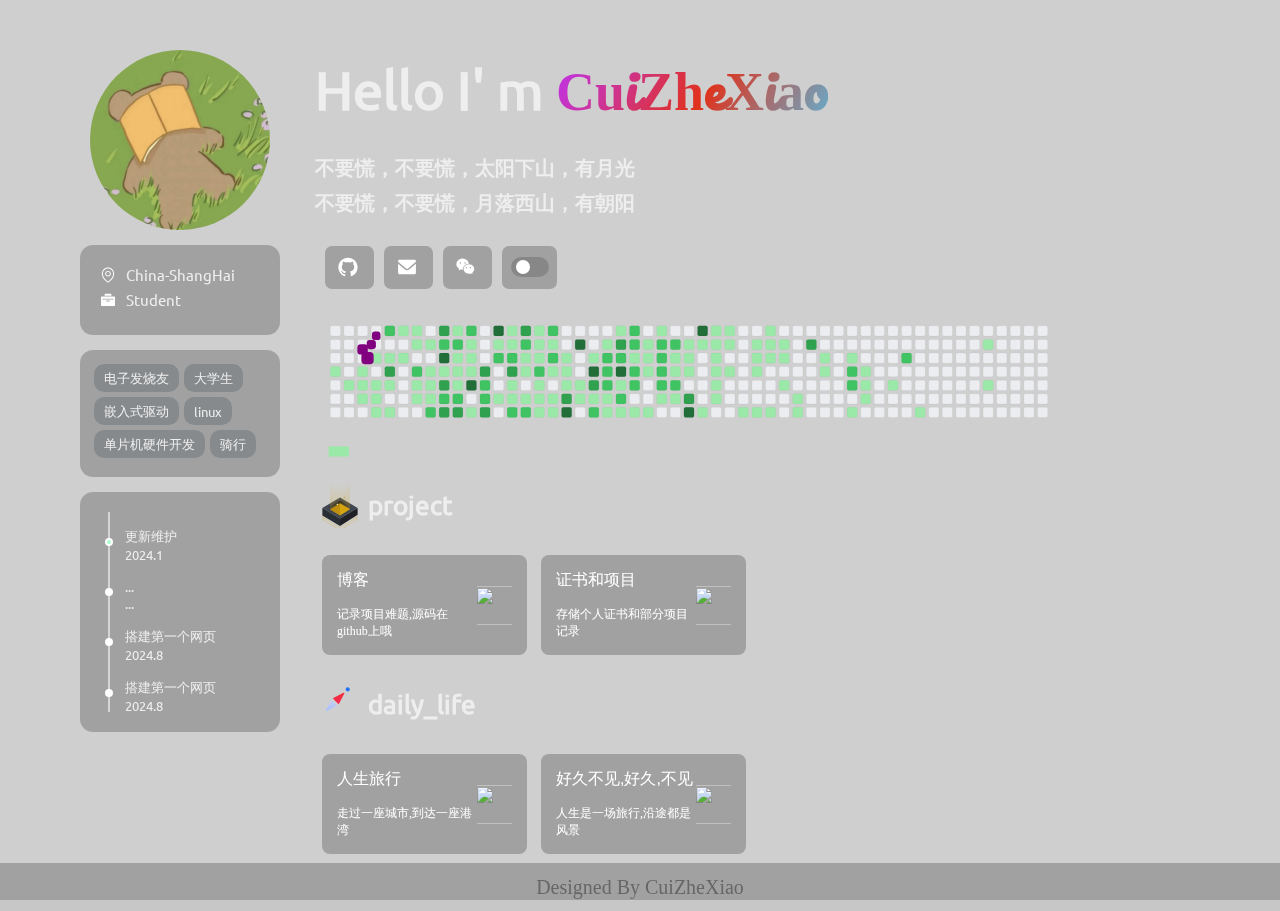
==== commit 8b15a749: "最后更新" ====
--- a/index.html
+++ b/index.html
@@ -251,16 +251,16 @@
 				<div class="projectList">
 					<a class="projectItem b" target="_blank"  href="./Journey_of_Life/index.html">
 						<div class="projectItemLeft">
-							<h1>旅行的意义</h1>
+							<h1>人生旅行</h1>
 							<p>走过一座城市,到达一座港湾</p>
 						</div>
 						<div class="projectItemRight">
 							<img src="https://cdn.jsdelivr.net/gh/TonyDDcui/Self_Introduction@latest/static/img/life.jpg" alt="">
 						</div>
 
-					</a><a class="projectItem b"  target="_blank"  href="./Journey_of_Life/index.html">
-						<div class="projectItemLeft">
-							<h1>人生旅行</h1>
+					</a><a class="projectItem b"  target="_blank"  href="./Life_Story/index.html">
+						<div class="projectItemLeft">
+							<h1>好久不见,好久,不见</h1>
 							<p>人生是一场旅行,沿途都是风景</p>
 						</div>
 						<div class="projectItemRight">
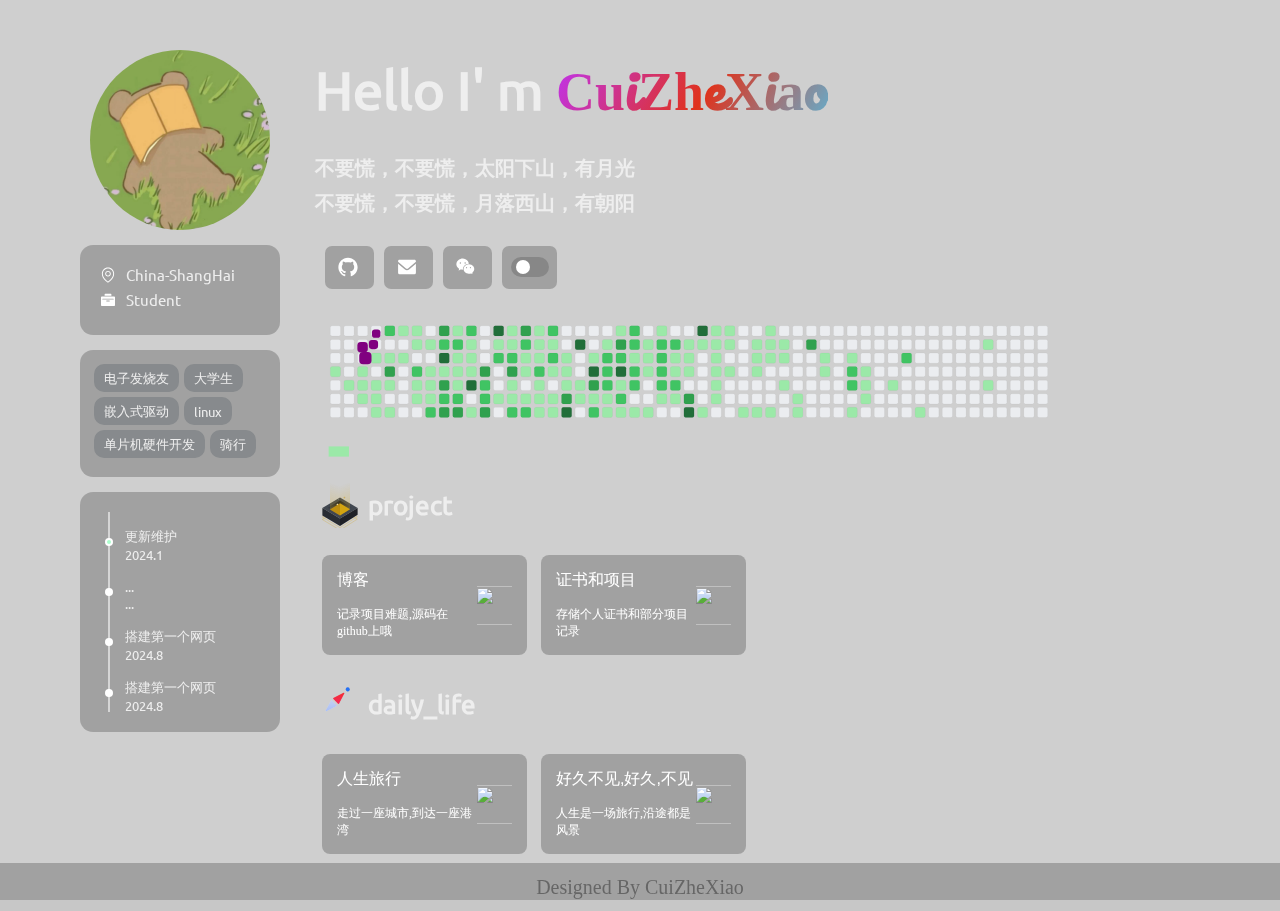
==== commit 885093f3: "banben1.0" ====
--- a/index.html
+++ b/index.html
@@ -89,7 +89,7 @@
 				<span class="RedText">不要慌，不要慌，月落西山，有朝阳</span>
 				</div>
 				<div class="iconContainer">
-					<a class="iconItem" onclick="" href="https://github.com/TonyDDcui?tab=repositories">
+					<a class="iconItem" onclick="" href="">
 						<svg t="1704870335945" class="icon" viewBox="0 0 1024 1024" version="1.1" xmlns="http://www.w3.org/2000/svg" p-id="2487">
                             <path d="M511.6 76.3C264.3 76.2 64 276.4 64 523.5 64 718.9 189.3 885 363.8 946c23.5 5.9 19.9-10.8 19.9-22.2v-77.5c-135.7 15.9-141.2-73.9-150.3-88.9C215 726 171.5 718 184.5 703c30.9-15.9 62.4 4 98.9 57.9 26.4 39.1 77.9 32.5 104 26 5.7-23.5 17.9-44.5 34.7-60.8-140.6-25.2-199.2-111-199.2-213 0-49.5 16.3-95 48.3-131.7-20.4-60.5 1.9-112.3 4.9-120 58.1-5.2 118.5 41.6 123.2 45.3 33-8.9 70.7-13.6 112.9-13.6 42.4 0 80.2 4.9 113.5 13.9 11.3-8.6 67.3-48.8 121.3-43.9 2.9 7.7 24.7 58.3 5.5 118 32.4 36.8 48.9 82.7 48.9 132.3 0 102.2-59 188.1-200 212.9 23.5 23.2 38.1 55.4 38.1 91v112.5c0.8 9 0 17.9 15 17.9 177.1-59.7 304.6-227 304.6-424.1 0-247.2-200.4-447.3-447.5-447.3z"  p-id="2488"></path>
                         </svg>
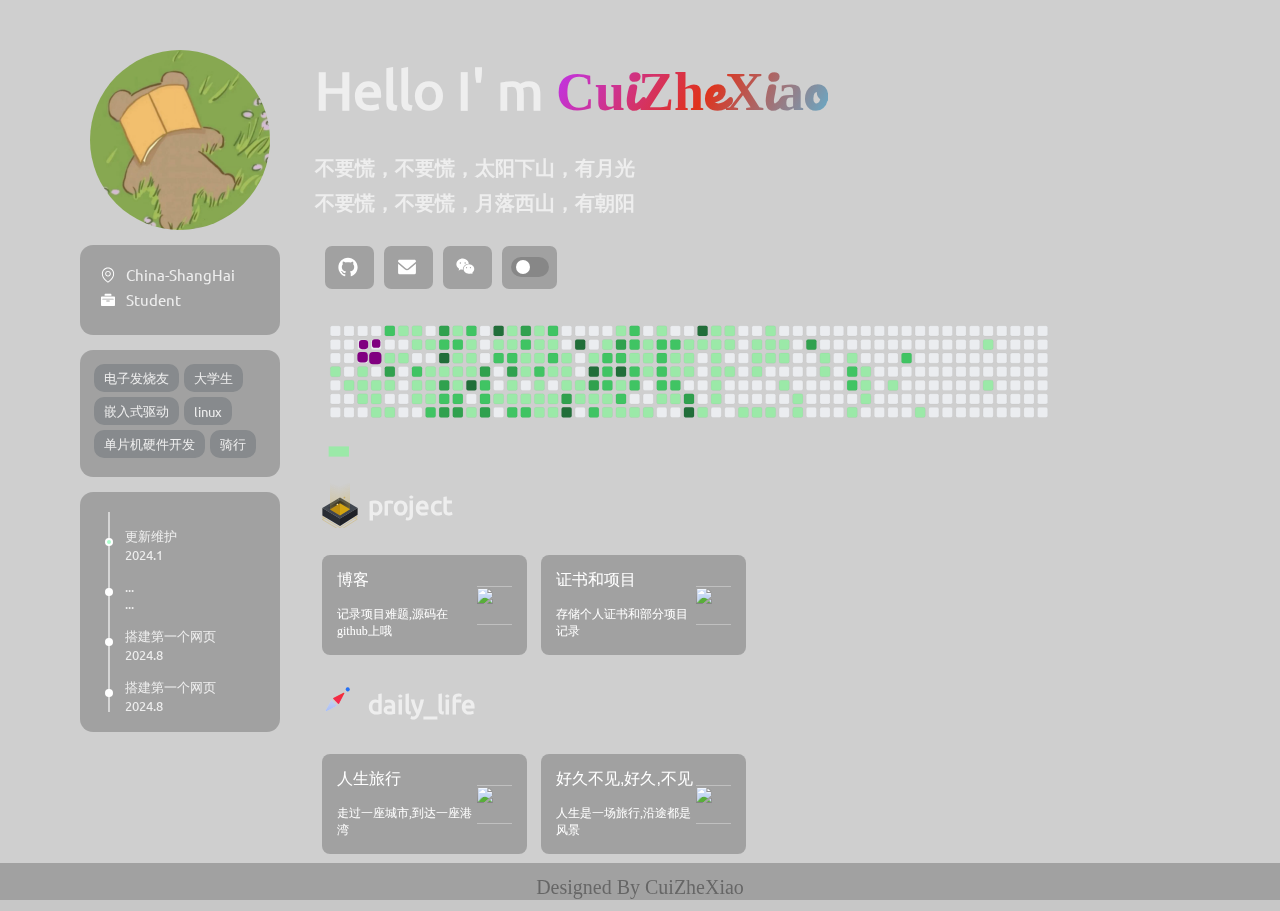
==== commit b211a277: "Update index.html" ====
--- a/index.html
+++ b/index.html
@@ -89,7 +89,7 @@
 				<span class="RedText">不要慌，不要慌，月落西山，有朝阳</span>
 				</div>
 				<div class="iconContainer">
-					<a class="iconItem" onclick="" href="">
+					<a class="iconItem" onclick="" href="https://github.com/TonyDDcui?tab=repositories">
 						<svg t="1704870335945" class="icon" viewBox="0 0 1024 1024" version="1.1" xmlns="http://www.w3.org/2000/svg" p-id="2487">
                             <path d="M511.6 76.3C264.3 76.2 64 276.4 64 523.5 64 718.9 189.3 885 363.8 946c23.5 5.9 19.9-10.8 19.9-22.2v-77.5c-135.7 15.9-141.2-73.9-150.3-88.9C215 726 171.5 718 184.5 703c30.9-15.9 62.4 4 98.9 57.9 26.4 39.1 77.9 32.5 104 26 5.7-23.5 17.9-44.5 34.7-60.8-140.6-25.2-199.2-111-199.2-213 0-49.5 16.3-95 48.3-131.7-20.4-60.5 1.9-112.3 4.9-120 58.1-5.2 118.5 41.6 123.2 45.3 33-8.9 70.7-13.6 112.9-13.6 42.4 0 80.2 4.9 113.5 13.9 11.3-8.6 67.3-48.8 121.3-43.9 2.9 7.7 24.7 58.3 5.5 118 32.4 36.8 48.9 82.7 48.9 132.3 0 102.2-59 188.1-200 212.9 23.5 23.2 38.1 55.4 38.1 91v112.5c0.8 9 0 17.9 15 17.9 177.1-59.7 304.6-227 304.6-424.1 0-247.2-200.4-447.3-447.5-447.3z"  p-id="2488"></path>
                         </svg>
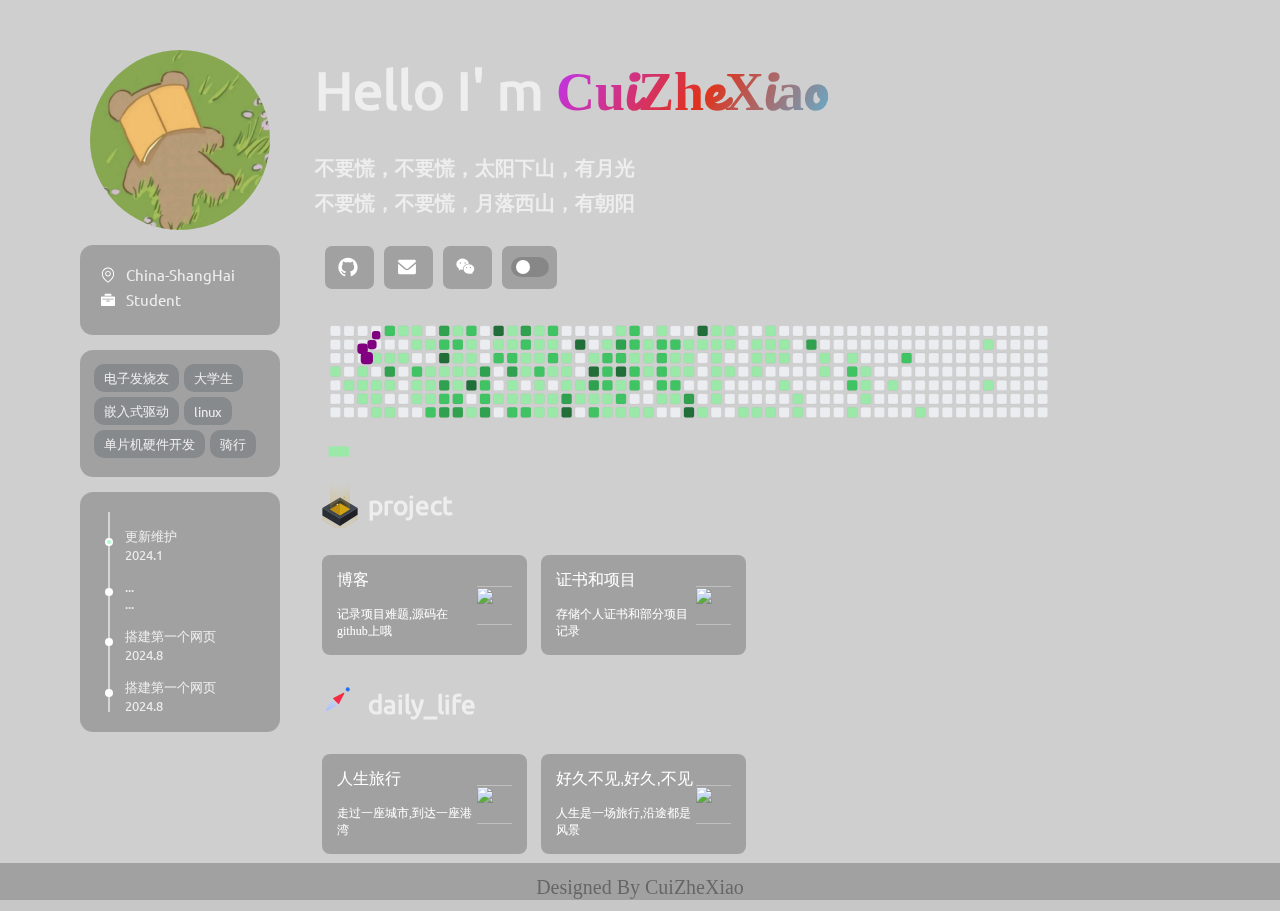
==== commit 64e0f447: "Update index.html" ====
--- a/index.html
+++ b/index.html
@@ -249,7 +249,7 @@
 				</svg>
                     </svg>daily_life </div>
 				<div class="projectList">
-					<a class="projectItem b" target="_blank"  href="./Journey_of_Life/index.html">
+					<a class="projectItem b" target=""  href="./Journey_of_Life/index.html">
 						<div class="projectItemLeft">
 							<h1>人生旅行</h1>
 							<p>走过一座城市,到达一座港湾</p>
@@ -258,7 +258,7 @@
 							<img src="https://cdn.jsdelivr.net/gh/TonyDDcui/Self_Introduction@latest/static/img/life.jpg" alt="">
 						</div>
 
-					</a><a class="projectItem b"  target="_blank"  href="./Life_Story/index.html">
+					</a><a class="projectItem b"  target=""  href="./Life_Story/index.html">
 						<div class="projectItemLeft">
 							<h1>好久不见,好久,不见</h1>
 							<p>人生是一场旅行,沿途都是风景</p>
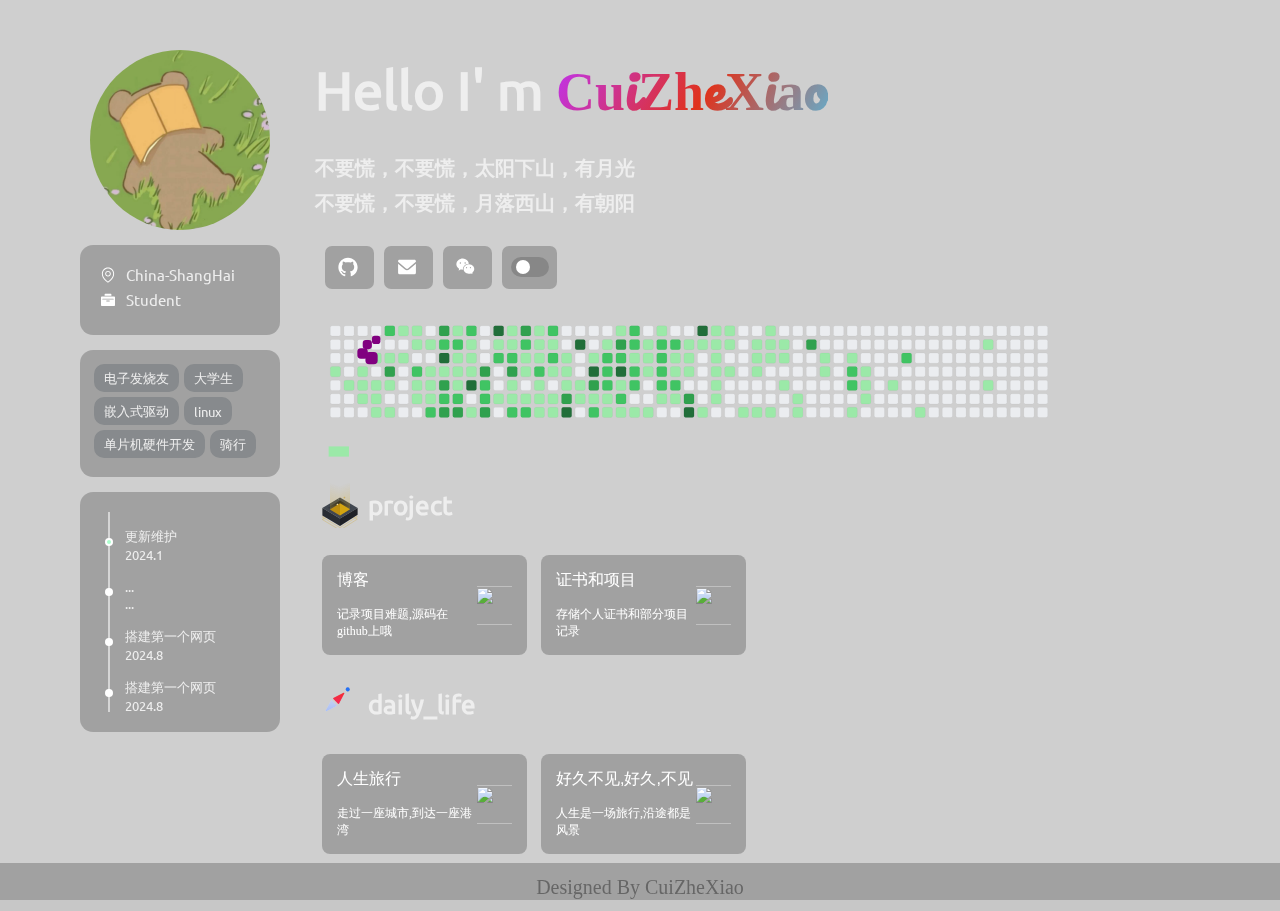
==== commit 75e26c4f: "更新 index.html" ====
--- a/index.html
+++ b/index.html
@@ -89,7 +89,7 @@
 				<span class="RedText">不要慌，不要慌，月落西山，有朝阳</span>
 				</div>
 				<div class="iconContainer">
-					<a class="iconItem" onclick="" href="https://github.com/TonyDDcui?tab=repositories">
+					<a class="iconItem" onclick="" href="https://github.com/TonycuiDDcui?tab=repositories">
 						<svg t="1704870335945" class="icon" viewBox="0 0 1024 1024" version="1.1" xmlns="http://www.w3.org/2000/svg" p-id="2487">
                             <path d="M511.6 76.3C264.3 76.2 64 276.4 64 523.5 64 718.9 189.3 885 363.8 946c23.5 5.9 19.9-10.8 19.9-22.2v-77.5c-135.7 15.9-141.2-73.9-150.3-88.9C215 726 171.5 718 184.5 703c30.9-15.9 62.4 4 98.9 57.9 26.4 39.1 77.9 32.5 104 26 5.7-23.5 17.9-44.5 34.7-60.8-140.6-25.2-199.2-111-199.2-213 0-49.5 16.3-95 48.3-131.7-20.4-60.5 1.9-112.3 4.9-120 58.1-5.2 118.5 41.6 123.2 45.3 33-8.9 70.7-13.6 112.9-13.6 42.4 0 80.2 4.9 113.5 13.9 11.3-8.6 67.3-48.8 121.3-43.9 2.9 7.7 24.7 58.3 5.5 118 32.4 36.8 48.9 82.7 48.9 132.3 0 102.2-59 188.1-200 212.9 23.5 23.2 38.1 55.4 38.1 91v112.5c0.8 9 0 17.9 15 17.9 177.1-59.7 304.6-227 304.6-424.1 0-247.2-200.4-447.3-447.5-447.3z"  p-id="2488"></path>
                         </svg>
